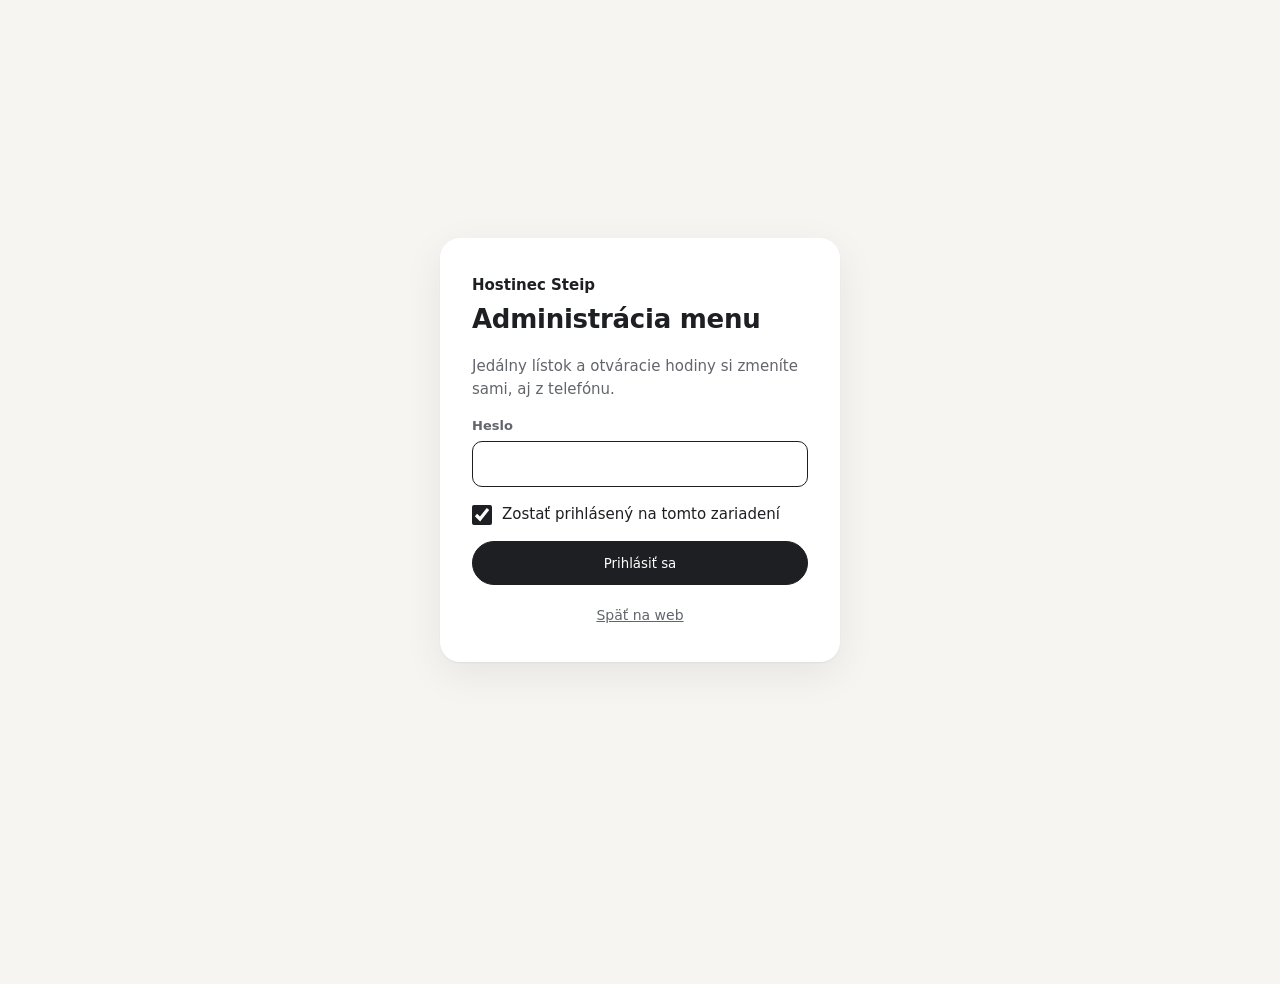
==== admin/index.html @ 312dd87b "deploy" ====
<!doctype html>
<html lang="sk"><head>
<meta charset="utf-8"><meta name="viewport" content="width=device-width, initial-scale=1, viewport-fit=cover">
<meta name="robots" content="noindex, nofollow"><meta name="referrer" content="no-referrer">
<title>Administrácia | Hostinec Steip</title>
<meta name="theme-color" content="#f6f5f2">
<link rel="stylesheet" href="../assets/admin.css">
<style>:root{--mz-akcent:#1d1f22}</style>
</head><body class="mz" data-api="https://webhunter-menu-api.prodej-bytu-3-1-70-m2-172175436.workers.dev" data-site="hostinec-steip-sme14846" data-nazov="Hostinec Steip" data-bez-menu="1">
<noscript><p class="mz-noscript">Administrácia potrebuje zapnutý JavaScript.</p></noscript>
<section class="mz-login" id="login" hidden>
  <form class="mz-login__karta" id="login-form" novalidate>
    <p class="mz-login__web">Hostinec Steip</p>
    <h1>Administrácia menu</h1>
    <p class="mz-tichy">Jedálny lístok a otváracie hodiny si zmeníte sami, aj z telefónu.</p>
    <label class="mz-pole"><span>Heslo</span>
      <input type="password" id="heslo" name="heslo" autocomplete="current-password" required></label>
    <label class="mz-check"><input type="checkbox" id="zapamatat" checked><span>Zostať prihlásený na tomto zariadení</span></label>
    <p class="mz-chyba" id="login-chyba" role="alert" hidden></p>
    <button class="mz-tl mz-tl--plne mz-tl--siroke" type="submit" id="login-tl">Prihlásiť sa</button>
    <a class="mz-tichy mz-spat" href="../">Späť na web</a>
  </form>
</section>
<div class="mz-app" id="app" hidden>
  <header class="mz-hlavicka">
    <div class="mz-hlavicka__in"><span class="mz-hlavicka__nazov">Hostinec Steip</span>
      <a class="mz-tl mz-tl--maly" href="../" id="na-web">Web</a>
      <button class="mz-tl mz-tl--maly" type="button" id="odhlasit">Odhlásiť</button></div>
    <div class="mz-taby" role="tablist" aria-label="Čo upraviť">
      <button role="tab" type="button" id="tab-menu" aria-controls="panel-menu" aria-selected="true" hidden>Denné menu</button>
      <button role="tab" type="button" id="tab-listok" aria-controls="panel-listok" aria-selected="false" tabindex="-1">Jedálny lístok</button>
      <button role="tab" type="button" id="tab-hodiny" aria-controls="panel-hodiny" aria-selected="false" tabindex="-1">Otváracie hodiny</button>
    </div>
  </header>
  <main class="mz-obsah">
    <p class="mz-chyba mz-chyba--blok" id="nacitanie-chyba" role="alert" hidden></p>
    <section id="panel-menu" role="tabpanel" aria-labelledby="tab-menu"></section>
    <section id="panel-listok" role="tabpanel" aria-labelledby="tab-listok" hidden></section>
    <section id="panel-hodiny" role="tabpanel" aria-labelledby="tab-hodiny" hidden></section>
  </main>
  <div class="mz-lista">
    <span class="mz-lista__stav" id="stav" aria-live="polite"></span>
    <button class="mz-tl mz-tl--plne" type="button" id="ulozit" disabled>Uložiť</button>
  </div>
  <div class="mz-toast" id="toast" role="status" hidden></div>
</div>
<script type="application/json" id="mz-povodne">{"tyzden": "", "cas": "v pracovné dni 11:00 – 14:00, rozvoz 11:00 – 13:30", "dni": [], "hodiny": [["Pondelok", "11:00 – 14:30"], ["Utorok", "11:00 – 14:30, 17:00 – 21:00"], ["Streda – Štvrtok", "11:00 – 14:30"], ["Piatok", "11:00 – 14:30, 16:00 – 24:00"], ["Sobota", "16:00 – 24:00"], ["Nedeľa", "16:00 – 20:00"]]}</script>
<script src="../assets/admin.js" defer></script>
</body></html>
---- assets/admin.css ----
/* Administrácia menu (site/admin.py, admin.js). Mobile first: majiteľ to robí z telefónu. */
:root {
  --mz-akcent: #1d1f22;
  --mz-pozadie: #f6f5f2;
  --mz-karta: #ffffff;
  --mz-text: #1d1f22;
  --mz-tichy: #62656b;
  --mz-linka: #e2e0da;
  --mz-chyba: #b42318;
  --mz-ok: #1f7a3a;
  --mz-r: 14px;
  color-scheme: light;
}
* { box-sizing: border-box; }
html { -webkit-text-size-adjust: 100%; }
body.mz { margin: 0; background: var(--mz-pozadie); color: var(--mz-text);
  font: 16px/1.5 system-ui, -apple-system, "Segoe UI", Roboto, sans-serif; padding-bottom: calc(84px + env(safe-area-inset-bottom)); }
body.mz:has(#wh-navrh) { padding-bottom: calc(84px + var(--wh-lista, 52px)); }
h1, h2, h3 { line-height: 1.2; margin: 0; }
h1 { font-size: 26px; letter-spacing: -.01em; }
a { color: inherit; }
[hidden] { display: none !important; }
.mz-tichy { color: var(--mz-tichy); margin: 4px 0 0; font-size: 15px; }
.mz-noscript { padding: 24px; }

/* tlačidlá */
.mz-tl { display: inline-flex; align-items: center; justify-content: center; gap: 8px; min-height: 44px; padding: 10px 18px;
  border-radius: 999px; border: 1.5px solid var(--mz-linka); background: var(--mz-karta); color: var(--mz-text);
  font: 600 15px/1.2 inherit; font-family: inherit; text-decoration: none; cursor: pointer; white-space: nowrap; }
.mz-tl:hover { border-color: #c9c6be; }
.mz-tl:focus-visible, .mz-pole input:focus-visible, .mz-upload:focus-within, .mz-taby button:focus-visible, summary:focus-visible {
  outline: 3px solid color-mix(in srgb, var(--mz-akcent) 45%, transparent); outline-offset: 2px; }
.mz-tl--plne { background: var(--mz-akcent); border-color: var(--mz-akcent); color: #fff; }
.mz-tl--plne:hover { filter: brightness(1.08); border-color: var(--mz-akcent); }
.mz-tl--plne:disabled { opacity: .45; cursor: default; filter: none; }
.mz-tl--maly { min-height: 40px; padding: 8px 14px; font-size: 14px; }
.mz-tl--tichy { border-color: transparent; background: transparent; color: var(--mz-tichy); padding-left: 0; padding-right: 0; }
.mz-tl--siroke { width: 100%; }

/* prihlásenie */
.mz-login { min-height: 100svh; display: grid; place-items: center; padding: 24px 16px; }
.mz-login__karta { width: 100%; max-width: 400px; background: var(--mz-karta); border-radius: 20px; padding: 28px 22px;
  box-shadow: 0 1px 2px rgba(0,0,0,.05), 0 12px 40px rgba(0,0,0,.07); display: grid; gap: 16px; }
.mz-login__web { margin: 0; font-weight: 700; color: var(--mz-akcent); font-size: 15px; }
.mz-login__karta h1 { margin-top: -8px; }
.mz-spat { text-align: center; font-size: 14px; }

/* polia */
.mz-pole { display: grid; gap: 5px; min-width: 0; }
.mz-pole > span { font-size: 13px; font-weight: 600; color: var(--mz-tichy); }
.mz-pole input { width: 100%; min-height: 46px; padding: 10px 12px; border: 1.5px solid var(--mz-linka); border-radius: 10px;
  font: 16px/1.3 inherit; font-family: inherit; color: var(--mz-text); background: #fff; }
.mz-pole input:focus { border-color: var(--mz-akcent); outline: none; }
.mz-check { display: flex; gap: 10px; align-items: flex-start; font-size: 15px; cursor: pointer; }
.mz-check input { width: 20px; height: 20px; margin: 2px 0 0; accent-color: var(--mz-akcent); flex: none; }
.mz-chyba { color: var(--mz-chyba); font-weight: 600; margin: 0; }
.mz-chyba--blok { background: #fdecea; padding: 14px 16px; border-radius: var(--mz-r); display: flex; gap: 12px; align-items: center; flex-wrap: wrap; }

/* hlavička a záložky */
.mz-hlavicka { position: sticky; top: 0; z-index: 20; background: color-mix(in srgb, var(--mz-pozadie) 92%, transparent);
  backdrop-filter: blur(10px); -webkit-backdrop-filter: blur(10px); border-bottom: 1px solid var(--mz-linka); }
.mz-hlavicka__in { max-width: 760px; margin: 0 auto; padding: 10px 16px 0; display: flex; gap: 8px; align-items: center; }
.mz-hlavicka__nazov { font-weight: 700; flex: 1; min-width: 0; overflow: hidden; text-overflow: ellipsis; white-space: nowrap; }
.mz-taby { max-width: 760px; margin: 0 auto; padding: 8px 16px 0; display: flex; gap: 4px; }
.mz-taby button { flex: 1; min-height: 46px; border: 0; background: none; font: 600 15px/1.2 inherit; font-family: inherit; color: var(--mz-tichy);
  border-bottom: 3px solid transparent; cursor: pointer; }
.mz-taby button[aria-selected="true"] { color: var(--mz-text); border-bottom-color: var(--mz-akcent); }

/* obsah */
.mz-obsah { max-width: 760px; margin: 0 auto; padding: 20px 16px; display: grid; gap: 16px; }
.mz-obsah > section { display: grid; gap: 14px; }
.mz-uvod { display: grid; gap: 2px; }
.mz-karta { background: var(--mz-karta); border-radius: var(--mz-r); padding: 16px; box-shadow: 0 1px 2px rgba(0,0,0,.05); display: grid; gap: 14px; }
.mz-mriezka { display: grid; gap: 12px; }
.mz-pozn { font-size: 14px; }

.mz-prepinac { display: grid; grid-template-columns: 1fr 1fr; background: #e9e7e1; border-radius: 12px; padding: 4px; gap: 4px; }
.mz-prepinac label { position: relative; }
.mz-prepinac input { position: absolute; opacity: 0; inset: 0; margin: 0; cursor: pointer; }
.mz-prepinac span { display: flex; align-items: center; justify-content: center; text-align: center; min-height: 44px; padding: 6px 8px;
  border-radius: 9px; font-weight: 600; font-size: 15px; color: var(--mz-tichy); }
.mz-prepinac input:checked + span { background: #fff; color: var(--mz-text); box-shadow: 0 1px 3px rgba(0,0,0,.12); }
.mz-prepinac input:focus-visible + span { outline: 3px solid color-mix(in srgb, var(--mz-akcent) 45%, transparent); }

.mz-tyzden { grid-template-columns: 1fr auto; align-items: center; }
.mz-tyzden > div { display: grid; }
.mz-tyzden b { font-size: 18px; }
.mz-pole--cele { grid-column: 1 / -1; }

/* dni */
.mz-den { padding: 0; gap: 0; }
.mz-den summary { list-style: none; display: flex; justify-content: space-between; align-items: center; gap: 12px; padding: 16px;
  min-height: 60px; cursor: pointer; }
.mz-den summary::-webkit-details-marker { display: none; }
.mz-den summary::after { content: ""; width: 10px; height: 10px; border-right: 2px solid var(--mz-tichy); border-bottom: 2px solid var(--mz-tichy);
  transform: rotate(45deg) translateY(-3px); flex: none; transition: transform .15s; }
.mz-den[open] summary::after { transform: rotate(-135deg) translateY(-2px); }
.mz-den__nazov { font-weight: 700; font-size: 18px; }
.mz-den__pocet { margin-left: auto; color: var(--mz-tichy); font-size: 14px; }
.mz-den__telo { display: grid; gap: 12px; padding: 0 16px 16px; border-top: 1px solid var(--mz-linka); padding-top: 14px; }
.mz-pole--datum { max-width: 200px; }
.mz-sk { font-size: 13px; text-transform: uppercase; letter-spacing: .06em; color: var(--mz-tichy); margin-top: 6px; }
.mz-riadok { position: relative; display: grid; grid-template-columns: 1fr 1fr 1fr; gap: 8px; padding: 12px 40px 12px 12px;
  background: var(--mz-pozadie); border-radius: 12px; }
.mz-pole--nazov { grid-column: 1 / -1; }
.mz-x { position: absolute; right: 4px; top: 4px; width: 36px; height: 36px; border: 0; border-radius: 50%; background: none; color: var(--mz-tichy);
  font-size: 24px; line-height: 1; cursor: pointer; }
.mz-x:hover { background: #e6e3dc; color: var(--mz-chyba); }
.mz-pridat { justify-self: start; min-height: 44px; border: 1.5px dashed #c9c6be; background: none; border-radius: 10px; padding: 8px 14px;
  font: 600 15px/1.2 inherit; font-family: inherit; color: var(--mz-text); cursor: pointer; }

/* súbor */
.mz-subor { display: grid; gap: 12px; }
.mz-upload { position: relative; display: grid; place-items: center; gap: 4px; text-align: center; min-height: 120px; padding: 20px;
  border: 2px dashed color-mix(in srgb, var(--mz-akcent) 40%, #d6d3cc); border-radius: var(--mz-r);
  background: color-mix(in srgb, var(--mz-akcent) 5%, #fff); cursor: pointer; }
.mz-upload input { position: absolute; inset: 0; opacity: 0; cursor: pointer; width: 100%; }
.mz-upload span { font-weight: 700; font-size: 17px; color: var(--mz-akcent); }
.mz-upload span::before { content: ""; display: block; width: 34px; height: 34px; margin: 0 auto 6px; background: currentColor;
  -webkit-mask: url("data:image/svg+xml,%3Csvg xmlns='http://www.w3.org/2000/svg' viewBox='0 0 24 24' fill='none' stroke='black' stroke-width='2' stroke-linecap='round' stroke-linejoin='round'%3E%3Cpath d='M4 8h3l2-3h6l2 3h3v11H4z'/%3E%3Ccircle cx='12' cy='13' r='3.5'/%3E%3C/svg%3E") center/contain no-repeat;
  mask: url("data:image/svg+xml,%3Csvg xmlns='http://www.w3.org/2000/svg' viewBox='0 0 24 24' fill='none' stroke='black' stroke-width='2' stroke-linecap='round' stroke-linejoin='round'%3E%3Cpath d='M4 8h3l2-3h6l2 3h3v11H4z'/%3E%3Ccircle cx='12' cy='13' r='3.5'/%3E%3C/svg%3E") center/contain no-repeat; }
.mz-upload small { color: var(--mz-tichy); font-size: 13px; }
.mz-subor__nahlad { display: flex; gap: 14px; align-items: center; }
.mz-subor__nahlad img { width: 96px; height: 120px; object-fit: cover; border-radius: 10px; border: 1px solid var(--mz-linka); background: #fff; }
.mz-subor__nahlad div { display: grid; gap: 2px; min-width: 0; }
.mz-subor__nahlad b { overflow-wrap: anywhere; }
.mz-subor__pdf { width: 96px; height: 120px; display: grid; place-items: center; border-radius: 10px; background: #fdecea; color: var(--mz-chyba); font-weight: 800; }
.mz-subor__stav { margin: 0; font-size: 14px; }
.mz-subor__stav:empty { display: none; }

/* spodná lišta uloženia */
.mz-lista { position: fixed; left: 0; right: 0; bottom: var(--wh-lista, 0px); z-index: 30; background: #fff; border-top: 1px solid var(--mz-linka);
  padding: 12px 16px calc(12px + env(safe-area-inset-bottom)); display: flex; align-items: center; gap: 12px; justify-content: space-between; }
body:not(:has(#wh-navrh)) .mz-lista { bottom: 0; }
.mz-lista__stav { font-size: 14px; color: var(--mz-tichy); }
.mz-lista__stav--zmeny { color: #a15c00; font-weight: 700; }
.mz-lista .mz-tl { min-width: 132px; }
@media (min-width: 760px) { .mz-lista { padding-left: max(16px, calc(50% - 364px)); padding-right: max(16px, calc(50% - 364px)); } }

.mz-toast { position: fixed; left: 16px; right: 16px; bottom: calc(var(--wh-lista, 0px) + 84px); z-index: 40; max-width: 520px; margin: 0 auto;
  background: #1d1f22; color: #fff; border-radius: 14px; padding: 14px 16px; display: flex; gap: 12px; align-items: center; justify-content: space-between;
  flex-wrap: wrap; box-shadow: 0 10px 30px rgba(0,0,0,.25); font-weight: 600; }
.mz-toast a { color: #fff; background: rgba(255,255,255,.16); border-radius: 999px; padding: 8px 14px; text-decoration: none; white-space: nowrap; }
.mz-toast--chyba { background: var(--mz-chyba); }

.mz-dialog { border: 0; border-radius: 18px; padding: 22px; max-width: min(420px, calc(100vw - 32px)); box-shadow: 0 20px 60px rgba(0,0,0,.3); }
.mz-dialog::backdrop { background: rgba(20,20,20,.45); }
.mz-dialog h2 { font-size: 20px; }
.mz-dialog p { color: var(--mz-tichy); }
.mz-dialog__akcie { display: flex; gap: 8px; justify-content: flex-end; flex-wrap: wrap; }

@media (min-width: 640px) {
  .mz-riadok { grid-template-columns: minmax(0, 3fr) repeat(3, minmax(0, 1fr)); padding-right: 44px; }
  .mz-riadok .mz-pole--nazov { grid-column: auto; }
  .mz-mriezka { grid-template-columns: 1fr 1fr; }
  .mz-login__karta { padding: 36px 32px; }
}

/* lišta „Návrh webu“ (site/navrh.py) v admine na jeden riadok, aby nezakryla lištu Uložiť */
body.mz #wh-navrh { flex-wrap: nowrap !important; }
body.mz #wh-navrh .wh-dlhe, body.mz #wh-navrh .wh-dlhe-odkaz { display: none; }

/* otváracie hodiny (12. 10. 2026): riadok = dni + čas + poradie/odstránenie */
.mz-hodiny__r { grid-template-columns: minmax(0, 1fr); padding-right: 12px; }
.mz-hodiny__akcie { display: flex; gap: 4px; justify-content: flex-end; }
.mz-hodiny__akcie .mz-x { position: static; }
.mz-x:disabled { opacity: 0.3; cursor: default; background: none; color: var(--mz-tichy); }
@media (min-width: 640px) {
  .mz-hodiny__r { grid-template-columns: minmax(0, 1.2fr) minmax(0, 1.4fr) auto; align-items: end; padding-right: 12px; }
  .mz-hodiny__r .mz-pole--nazov { grid-column: auto; }
}
@media (max-width: 420px) { .mz-taby button { font-size: 14px; } }
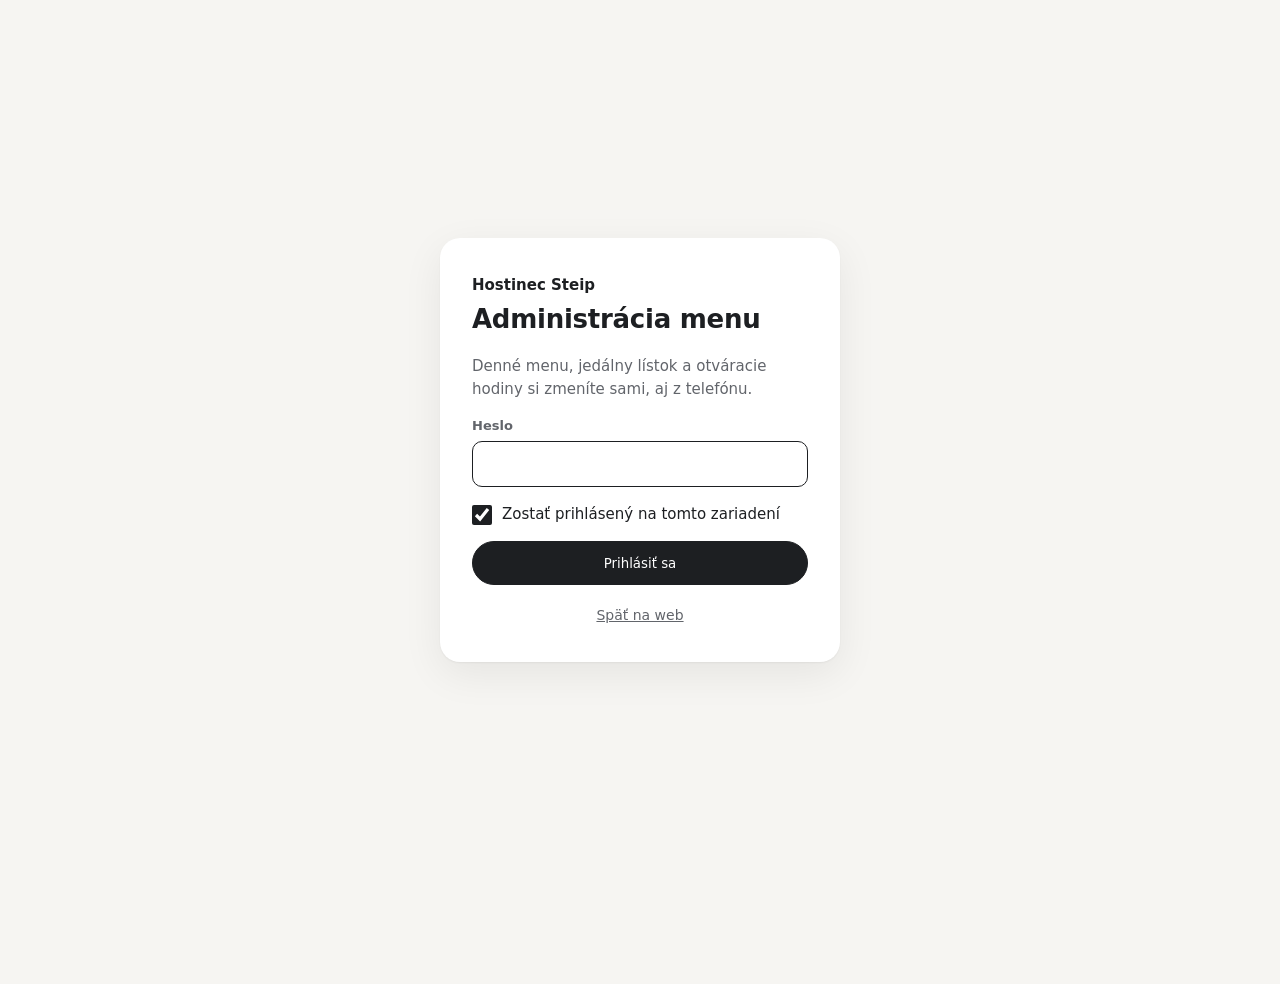
==== commit 90ecd99e: "Úvod bez Z našej ponuky, lístok bez denných kategórií a gréckeho šalátu, obedové menu z administráci" ====
--- a/admin/index.html
+++ b/admin/index.html
@@ -6,13 +6,13 @@
 <meta name="theme-color" content="#f6f5f2">
 <link rel="stylesheet" href="../assets/admin.css">
 <style>:root{--mz-akcent:#1d1f22}</style>
-</head><body class="mz" data-api="https://webhunter-menu-api.prodej-bytu-3-1-70-m2-172175436.workers.dev" data-site="hostinec-steip-sme14846" data-nazov="Hostinec Steip" data-bez-menu="1">
+</head><body class="mz" data-api="https://webhunter-menu-api.prodej-bytu-3-1-70-m2-172175436.workers.dev" data-site="hostinec-steip-sme14846" data-nazov="Hostinec Steip">
 <noscript><p class="mz-noscript">Administrácia potrebuje zapnutý JavaScript.</p></noscript>
 <section class="mz-login" id="login" hidden>
   <form class="mz-login__karta" id="login-form" novalidate>
     <p class="mz-login__web">Hostinec Steip</p>
     <h1>Administrácia menu</h1>
-    <p class="mz-tichy">Jedálny lístok a otváracie hodiny si zmeníte sami, aj z telefónu.</p>
+    <p class="mz-tichy">Denné menu, jedálny lístok a otváracie hodiny si zmeníte sami, aj z telefónu.</p>
     <label class="mz-pole"><span>Heslo</span>
       <input type="password" id="heslo" name="heslo" autocomplete="current-password" required></label>
     <label class="mz-check"><input type="checkbox" id="zapamatat" checked><span>Zostať prihlásený na tomto zariadení</span></label>
@@ -27,7 +27,7 @@
       <a class="mz-tl mz-tl--maly" href="../" id="na-web">Web</a>
       <button class="mz-tl mz-tl--maly" type="button" id="odhlasit">Odhlásiť</button></div>
     <div class="mz-taby" role="tablist" aria-label="Čo upraviť">
-      <button role="tab" type="button" id="tab-menu" aria-controls="panel-menu" aria-selected="true" hidden>Denné menu</button>
+      <button role="tab" type="button" id="tab-menu" aria-controls="panel-menu" aria-selected="true">Denné menu</button>
       <button role="tab" type="button" id="tab-listok" aria-controls="panel-listok" aria-selected="false" tabindex="-1">Jedálny lístok</button>
       <button role="tab" type="button" id="tab-hodiny" aria-controls="panel-hodiny" aria-selected="false" tabindex="-1">Otváracie hodiny</button>
     </div>
@@ -44,6 +44,6 @@
   </div>
   <div class="mz-toast" id="toast" role="status" hidden></div>
 </div>
-<script type="application/json" id="mz-povodne">{"tyzden": "", "cas": "v pracovné dni 11:00 – 14:00, rozvoz 11:00 – 13:30", "dni": [], "hodiny": [["Pondelok", "11:00 – 14:30"], ["Utorok", "11:00 – 14:30, 17:00 – 21:00"], ["Streda – Štvrtok", "11:00 – 14:30"], ["Piatok", "11:00 – 14:30, 16:00 – 24:00"], ["Sobota", "16:00 – 24:00"], ["Nedeľa", "16:00 – 20:00"]]}</script>
+<script type="application/json" id="mz-povodne">{"tyzden": "tento týždeň", "cas": "v pracovné dni 11:00 – 14:00, rozvoz 11:00 – 13:30", "dni": [{"den": "Pondelok", "polievka": [], "jedla": [{"nazov": "Menu na tento deň pripravujeme", "mnozstvo": "", "cena": "", "alergeny": ""}]}, {"den": "Utorok", "polievka": [], "jedla": [{"nazov": "Menu na tento deň pripravujeme", "mnozstvo": "", "cena": "", "alergeny": ""}]}, {"den": "Streda", "polievka": [], "jedla": [{"nazov": "Menu na tento deň pripravujeme", "mnozstvo": "", "cena": "", "alergeny": ""}]}, {"den": "Štvrtok", "polievka": [], "jedla": [{"nazov": "Menu na tento deň pripravujeme", "mnozstvo": "", "cena": "", "alergeny": ""}]}, {"den": "Piatok", "polievka": [], "jedla": [{"nazov": "Menu na tento deň pripravujeme", "mnozstvo": "", "cena": "", "alergeny": ""}]}], "hodiny": [["Pondelok", "11:00 – 14:30"], ["Utorok", "11:00 – 14:30, 17:00 – 21:00"], ["Streda – Štvrtok", "11:00 – 14:30"], ["Piatok", "11:00 – 14:30, 16:00 – 24:00"], ["Sobota", "16:00 – 24:00"], ["Nedeľa", "16:00 – 20:00"]]}</script>
 <script src="../assets/admin.js" defer></script>
 </body></html>
